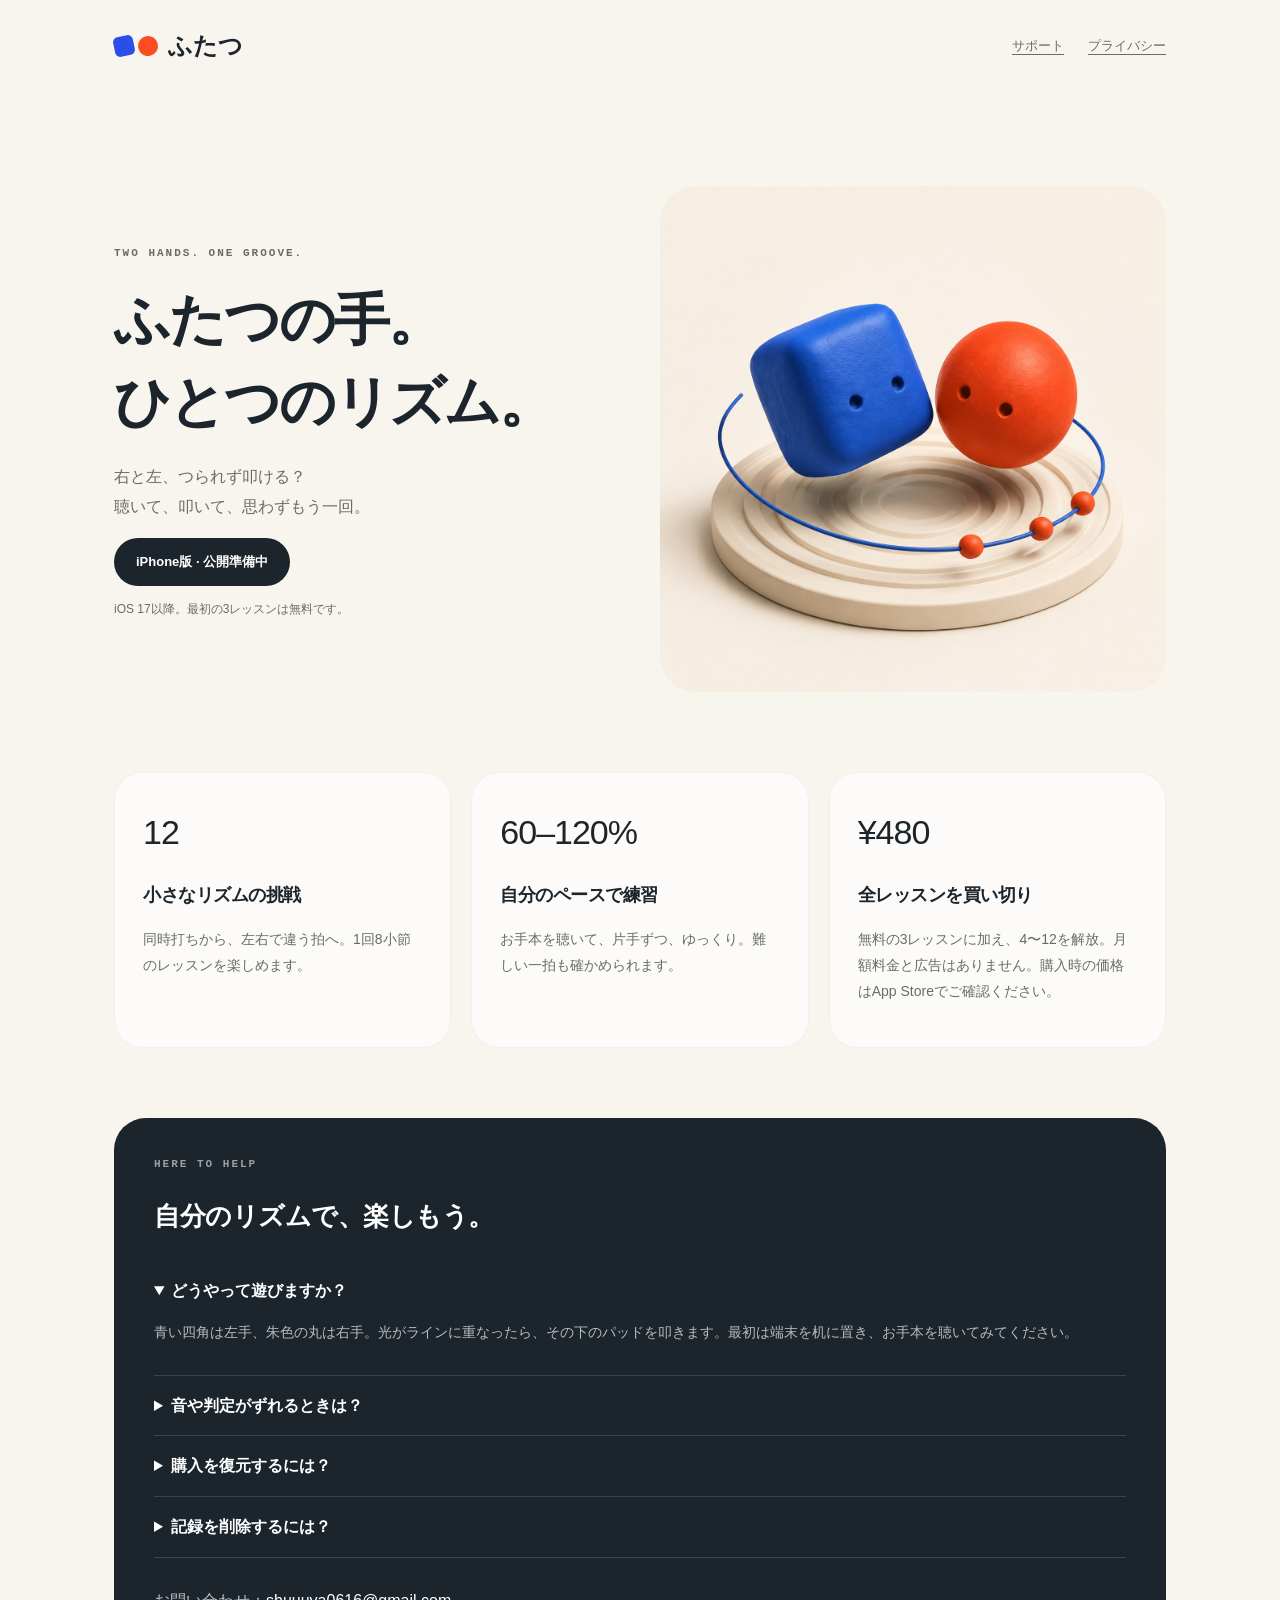
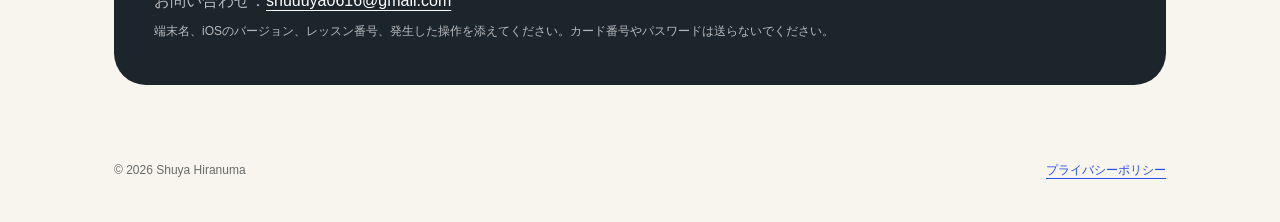
==== index.html @ 52ebced8 "Add Futatsu support site and privacy policy" ====
<!doctype html><html lang="ja"><head><meta charset="utf-8"><meta name="viewport" content="width=device-width,initial-scale=1"><title>ふたつ — 両手リズムゲーム</title><meta name="description" content="ふたつの手で、ひとつのリズム。左右のパッドを叩くiPhone向けリズムゲーム。サポートとプライバシーのご案内。"><link rel="stylesheet" href="./style.css"></head><body>
<header><a class="brand" href="./"><span class="marks" aria-hidden="true"><i></i><i></i></span>ふたつ</a><nav><a href="#support">サポート</a><a href="./privacy.html">プライバシー</a></nav></header>
<main><section class="hero"><div><div class="eyebrow">TWO HANDS. ONE GROOVE.</div><h1>ふたつの手。<br>ひとつのリズム。</h1><p>右と左、つられず叩ける？<br>聴いて、叩いて、思わずもう一回。</p><span class="pill">iPhone版 · 公開準備中</span><p class="fine">iOS 17以降。最初の3レッスンは無料です。</p></div><img src="./assets/hero.png" alt="青い四角と朱色の丸がリズムを重ねる、ふたつのキービジュアル"></section>
<section class="facts" aria-label="ゲームの特徴"><article class="card"><b>12</b><h2>小さなリズムの挑戦</h2><p>同時打ちから、左右で違う拍へ。1回8小節のレッスンを楽しめます。</p></article><article class="card"><b>60–120%</b><h2>自分のペースで練習</h2><p>お手本を聴いて、片手ずつ、ゆっくり。難しい一拍も確かめられます。</p></article><article class="card"><b>¥480</b><h2>全レッスンを買い切り</h2><p>無料の3レッスンに加え、4〜12を解放。月額料金と広告はありません。購入時の価格はApp Storeでご確認ください。</p></article></section>
<section class="support" id="support"><div class="eyebrow" style="color:#ffffff90">HERE TO HELP</div><h2>自分のリズムで、楽しもう。</h2><details open><summary>どうやって遊びますか？</summary><p>青い四角は左手、朱色の丸は右手。光がラインに重なったら、その下のパッドを叩きます。最初は端末を机に置き、お手本を聴いてみてください。</p></details><details><summary>音や判定がずれるときは？</summary><p>まず内蔵スピーカーでお試しください。設定の「判定タイミング」で調整できます。合っているのに「遅い」と出るときは＋方向、「早い」と出るときは−方向に調整します。Bluetoothでは音の遅れが変わる場合があります。</p></details><details><summary>購入を復元するには？</summary><p>購入時と同じApple Accountを使い、設定または解放画面の「購入を復元」を選んでください。購入・復元には通信が必要です。購入後のプレイにアプリ独自のアカウントは不要です。</p></details><details><summary>記録を削除するには？</summary><p>設定の「プレイ記録をリセット」でベストスコアとクリア記録を削除できます。購入履歴は削除されません。</p></details><p class="contact">お問い合わせ：<a href="mailto:shuuuya0616@gmail.com">shuuuya0616@gmail.com</a><br><span class="fine">端末名、iOSのバージョン、レッスン番号、発生した操作を添えてください。カード番号やパスワードは送らないでください。</span></p></section></main>
<footer><span>© 2026 Shuya Hiranuma</span><a href="./privacy.html">プライバシーポリシー</a></footer></body></html>
---- style.css ----
:root{--paper:#f8f5ef;--ink:#1c252c;--muted:#686c69;--blue:#294ee9;--orange:#fc4c21}*{box-sizing:border-box}body{margin:0;background:var(--paper);color:var(--ink);font-family:-apple-system,BlinkMacSystemFont,"Hiragino Sans","Noto Sans JP",sans-serif;line-height:1.85}a{color:var(--blue);text-underline-offset:4px}header,main,footer{max-width:1100px;margin:auto;padding:24px}header{display:flex;justify-content:space-between;align-items:center}.brand{font-weight:900;font-size:24px;color:var(--ink);text-decoration:none;display:flex;align-items:center;gap:10px}.marks{display:flex;gap:4px}.marks i{width:20px;height:20px;background:var(--blue);border-radius:5px;transform:rotate(-12deg)}.marks i+i{background:var(--orange);border-radius:50%}header nav{display:flex;gap:24px;font-size:13px}header nav a{color:var(--muted)}.hero{display:grid;grid-template-columns:1fr 1fr;gap:40px;align-items:center;padding:70px 0}.eyebrow{font:700 11px ui-monospace,monospace;letter-spacing:2px;color:var(--muted)}h1{font-size:clamp(32px,4.4vw,58px);letter-spacing:-2px;line-height:1.45;margin:20px 0}h2{font-size:26px;letter-spacing:-.5px}p{color:var(--muted)}.hero img{width:100%;border-radius:36px;display:block}.pill{display:inline-block;padding:12px 22px;border-radius:50px;background:var(--ink);color:white;font-size:13px;font-weight:700}.facts{display:grid;grid-template-columns:repeat(3,1fr);gap:20px;padding:10px 0 70px}.card{background:#fff9;border:1px solid #1c252c0c;border-radius:28px;padding:28px}.card b{font-size:34px;letter-spacing:-1px;font-weight:500}.card h2{font-size:18px}.card p{font-size:14px}.support{background:var(--ink);color:#fff;padding:40px;border-radius:32px;scroll-margin-top:30px}.support p{color:#ffffffb0}.support a{color:#fff}details{border-bottom:1px solid #ffffff25;padding:15px 0}summary{cursor:pointer;font-weight:600}details p{font-size:14px}.contact{margin:28px 0 0}footer{font-size:12px;color:var(--muted);display:flex;justify-content:space-between;padding-top:50px;padding-bottom:40px}.policy{max-width:780px;margin:30px auto 70px}.policy h1{font-size:36px}.policy h2{font-size:21px;margin-top:40px}.policy p,.policy li{font-size:15px}.fine{font-size:12px}@media(max-width:680px){header,main,footer{padding:20px}header nav{gap:12px;font-size:11px}.hero{grid-template-columns:1fr;padding:35px 0;gap:30px}.hero img{max-height:420px;object-fit:cover}.facts{grid-template-columns:1fr;gap:12px;padding-bottom:35px}.card{padding:24px}.support{padding:26px}.policy h1{font-size:28px;letter-spacing:-1px}footer{display:block}footer a{display:inline-block;margin-top:12px}}
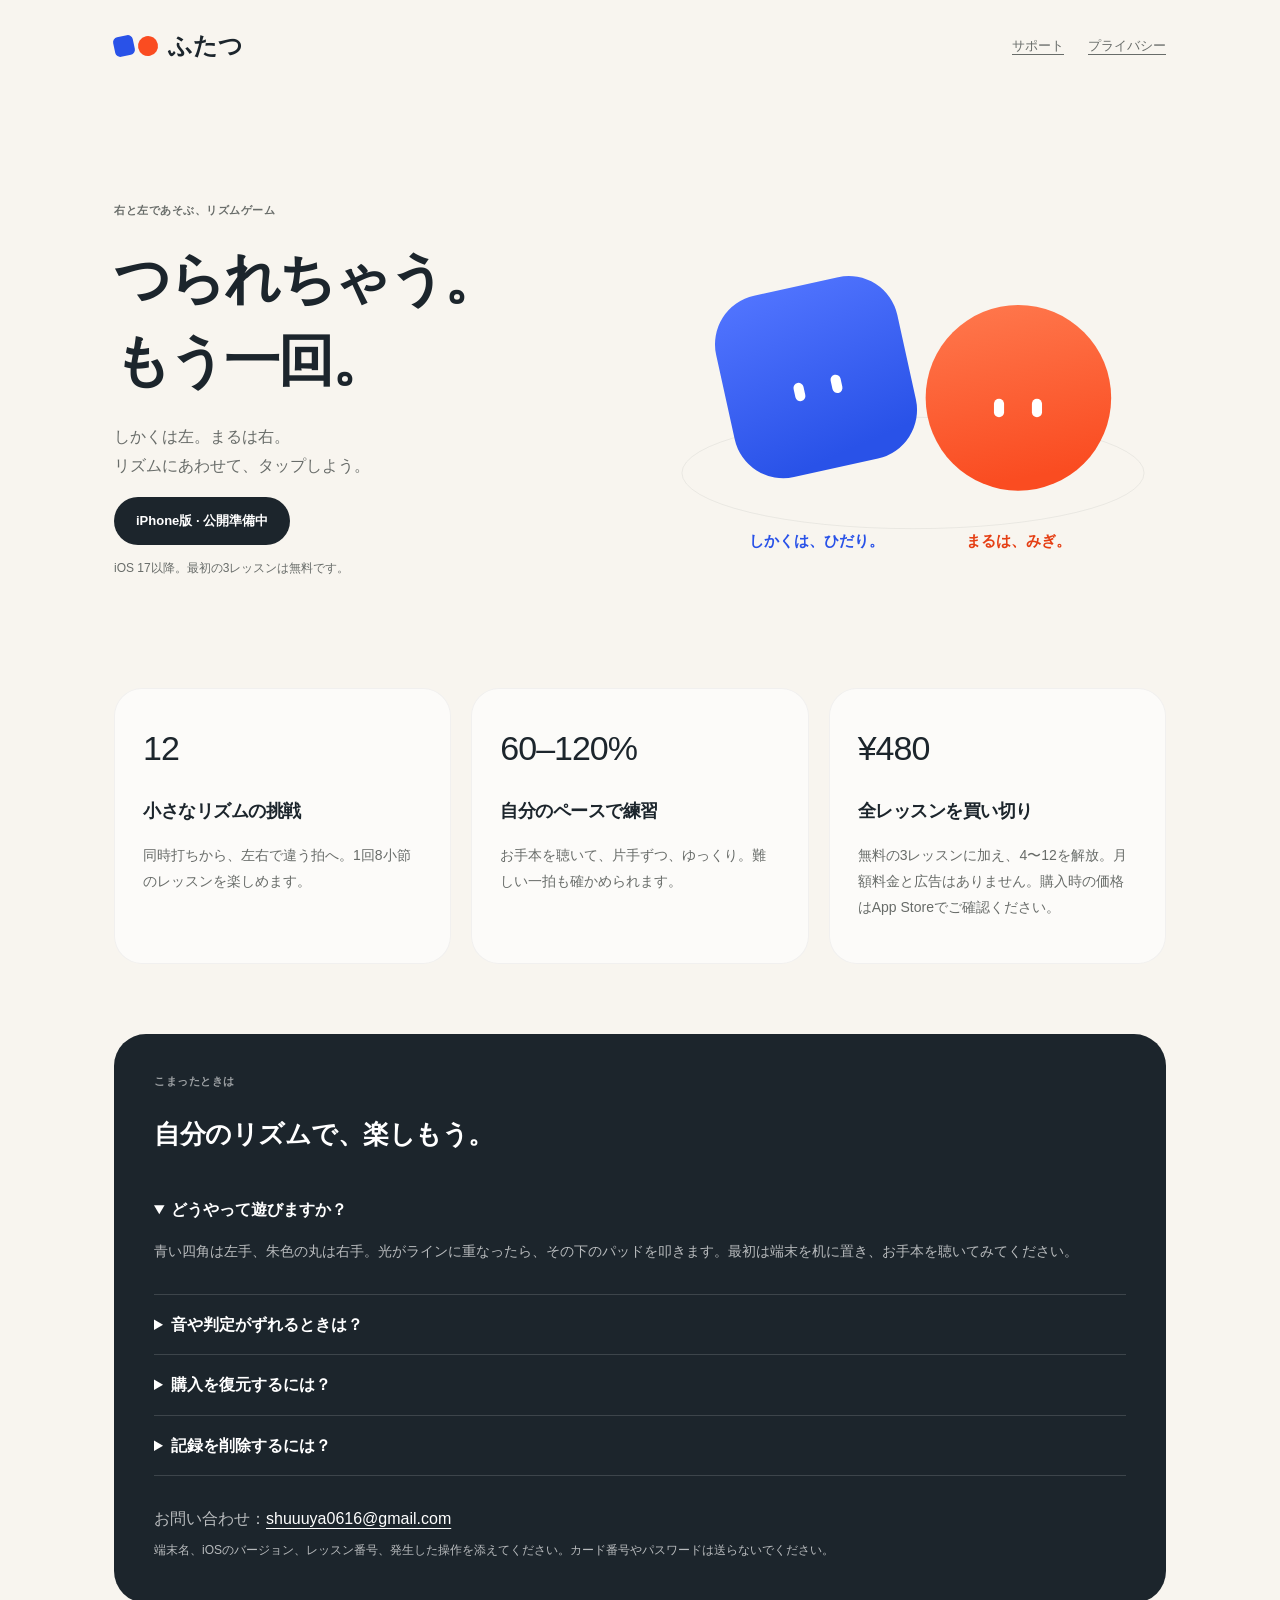
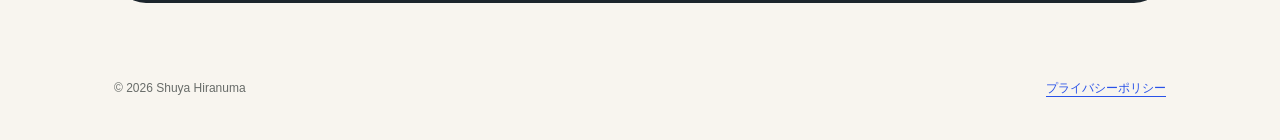
==== commit 55268040: "Refine Futatsu brand and describe result image sharing" ====
--- a/index.html
+++ b/index.html
@@ -1,6 +1,6 @@
-<!doctype html><html lang="ja"><head><meta charset="utf-8"><meta name="viewport" content="width=device-width,initial-scale=1"><title>ふたつ — 両手リズムゲーム</title><meta name="description" content="ふたつの手で、ひとつのリズム。左右のパッドを叩くiPhone向けリズムゲーム。サポートとプライバシーのご案内。"><link rel="stylesheet" href="./style.css"></head><body>
+<!doctype html><html lang="ja"><head><meta charset="utf-8"><meta name="viewport" content="width=device-width,initial-scale=1"><title>ふたつ — 両手リズムゲーム</title><meta name="description" content="ふたつの手で、ひとつのリズム。左右のパッドを叩くiPhone向けリズムゲーム。サポートとプライバシーのご案内。"><link rel="stylesheet" href="./style.css"><meta name="theme-color" content="#f8f5ef"><meta property="og:title" content="つられちゃう。もう一回。 — ふたつ"><meta property="og:description" content="右と左であそぶ、リズムゲーム。最初の3レッスンは無料。"><meta property="og:image" content="https://hiranuma-shuya.github.io/futatsu-site/assets/icon.png"></head><body>
 <header><a class="brand" href="./"><span class="marks" aria-hidden="true"><i></i><i></i></span>ふたつ</a><nav><a href="#support">サポート</a><a href="./privacy.html">プライバシー</a></nav></header>
-<main><section class="hero"><div><div class="eyebrow">TWO HANDS. ONE GROOVE.</div><h1>ふたつの手。<br>ひとつのリズム。</h1><p>右と左、つられず叩ける？<br>聴いて、叩いて、思わずもう一回。</p><span class="pill">iPhone版 · 公開準備中</span><p class="fine">iOS 17以降。最初の3レッスンは無料です。</p></div><img src="./assets/hero.png" alt="青い四角と朱色の丸がリズムを重ねる、ふたつのキービジュアル"></section>
+<main><section class="hero"><div><div class="eyebrow">右と左であそぶ、リズムゲーム</div><h1>つられちゃう。<br>もう一回。</h1><p>しかくは左。まるは右。<br>リズムにあわせて、タップしよう。</p><span class="pill">iPhone版 · 公開準備中</span><p class="fine">iOS 17以降。最初の3レッスンは無料です。</p></div><img src="./assets/duet.svg" alt="ひだりのしかくと、みぎのまる。異なるリズムで弾むふたつのキャラクター"></section>
 <section class="facts" aria-label="ゲームの特徴"><article class="card"><b>12</b><h2>小さなリズムの挑戦</h2><p>同時打ちから、左右で違う拍へ。1回8小節のレッスンを楽しめます。</p></article><article class="card"><b>60–120%</b><h2>自分のペースで練習</h2><p>お手本を聴いて、片手ずつ、ゆっくり。難しい一拍も確かめられます。</p></article><article class="card"><b>¥480</b><h2>全レッスンを買い切り</h2><p>無料の3レッスンに加え、4〜12を解放。月額料金と広告はありません。購入時の価格はApp Storeでご確認ください。</p></article></section>
-<section class="support" id="support"><div class="eyebrow" style="color:#ffffff90">HERE TO HELP</div><h2>自分のリズムで、楽しもう。</h2><details open><summary>どうやって遊びますか？</summary><p>青い四角は左手、朱色の丸は右手。光がラインに重なったら、その下のパッドを叩きます。最初は端末を机に置き、お手本を聴いてみてください。</p></details><details><summary>音や判定がずれるときは？</summary><p>まず内蔵スピーカーでお試しください。設定の「判定タイミング」で調整できます。合っているのに「遅い」と出るときは＋方向、「早い」と出るときは−方向に調整します。Bluetoothでは音の遅れが変わる場合があります。</p></details><details><summary>購入を復元するには？</summary><p>購入時と同じApple Accountを使い、設定または解放画面の「購入を復元」を選んでください。購入・復元には通信が必要です。購入後のプレイにアプリ独自のアカウントは不要です。</p></details><details><summary>記録を削除するには？</summary><p>設定の「プレイ記録をリセット」でベストスコアとクリア記録を削除できます。購入履歴は削除されません。</p></details><p class="contact">お問い合わせ：<a href="mailto:shuuuya0616@gmail.com">shuuuya0616@gmail.com</a><br><span class="fine">端末名、iOSのバージョン、レッスン番号、発生した操作を添えてください。カード番号やパスワードは送らないでください。</span></p></section></main>
+<section class="support" id="support"><div class="eyebrow" style="color:#ffffff90">こまったときは</div><h2>自分のリズムで、楽しもう。</h2><details open><summary>どうやって遊びますか？</summary><p>青い四角は左手、朱色の丸は右手。光がラインに重なったら、その下のパッドを叩きます。最初は端末を机に置き、お手本を聴いてみてください。</p></details><details><summary>音や判定がずれるときは？</summary><p>まず内蔵スピーカーでお試しください。設定の「判定タイミング」で調整できます。合っているのに「遅い」と出るときは＋方向、「早い」と出るときは−方向に調整します。Bluetoothでは音の遅れが変わる場合があります。</p></details><details><summary>購入を復元するには？</summary><p>購入時と同じApple Accountを使い、設定または解放画面の「購入を復元」を選んでください。購入・復元には通信が必要です。購入後のプレイにアプリ独自のアカウントは不要です。</p></details><details><summary>記録を削除するには？</summary><p>設定の「プレイ記録をリセット」でベストスコアとクリア記録を削除できます。購入履歴は削除されません。</p></details><p class="contact">お問い合わせ：<a href="mailto:shuuuya0616@gmail.com">shuuuya0616@gmail.com</a><br><span class="fine">端末名、iOSのバージョン、レッスン番号、発生した操作を添えてください。カード番号やパスワードは送らないでください。</span></p></section></main>
 <footer><span>© 2026 Shuya Hiranuma</span><a href="./privacy.html">プライバシーポリシー</a></footer></body></html>
--- a/style.css
+++ b/style.css
@@ -1 +1 @@
-:root{--paper:#f8f5ef;--ink:#1c252c;--muted:#686c69;--blue:#294ee9;--orange:#fc4c21}*{box-sizing:border-box}body{margin:0;background:var(--paper);color:var(--ink);font-family:-apple-system,BlinkMacSystemFont,"Hiragino Sans","Noto Sans JP",sans-serif;line-height:1.85}a{color:var(--blue);text-underline-offset:4px}header,main,footer{max-width:1100px;margin:auto;padding:24px}header{display:flex;justify-content:space-between;align-items:center}.brand{font-weight:900;font-size:24px;color:var(--ink);text-decoration:none;display:flex;align-items:center;gap:10px}.marks{display:flex;gap:4px}.marks i{width:20px;height:20px;background:var(--blue);border-radius:5px;transform:rotate(-12deg)}.marks i+i{background:var(--orange);border-radius:50%}header nav{display:flex;gap:24px;font-size:13px}header nav a{color:var(--muted)}.hero{display:grid;grid-template-columns:1fr 1fr;gap:40px;align-items:center;padding:70px 0}.eyebrow{font:700 11px ui-monospace,monospace;letter-spacing:2px;color:var(--muted)}h1{font-size:clamp(32px,4.4vw,58px);letter-spacing:-2px;line-height:1.45;margin:20px 0}h2{font-size:26px;letter-spacing:-.5px}p{color:var(--muted)}.hero img{width:100%;border-radius:36px;display:block}.pill{display:inline-block;padding:12px 22px;border-radius:50px;background:var(--ink);color:white;font-size:13px;font-weight:700}.facts{display:grid;grid-template-columns:repeat(3,1fr);gap:20px;padding:10px 0 70px}.card{background:#fff9;border:1px solid #1c252c0c;border-radius:28px;padding:28px}.card b{font-size:34px;letter-spacing:-1px;font-weight:500}.card h2{font-size:18px}.card p{font-size:14px}.support{background:var(--ink);color:#fff;padding:40px;border-radius:32px;scroll-margin-top:30px}.support p{color:#ffffffb0}.support a{color:#fff}details{border-bottom:1px solid #ffffff25;padding:15px 0}summary{cursor:pointer;font-weight:600}details p{font-size:14px}.contact{margin:28px 0 0}footer{font-size:12px;color:var(--muted);display:flex;justify-content:space-between;padding-top:50px;padding-bottom:40px}.policy{max-width:780px;margin:30px auto 70px}.policy h1{font-size:36px}.policy h2{font-size:21px;margin-top:40px}.policy p,.policy li{font-size:15px}.fine{font-size:12px}@media(max-width:680px){header,main,footer{padding:20px}header nav{gap:12px;font-size:11px}.hero{grid-template-columns:1fr;padding:35px 0;gap:30px}.hero img{max-height:420px;object-fit:cover}.facts{grid-template-columns:1fr;gap:12px;padding-bottom:35px}.card{padding:24px}.support{padding:26px}.policy h1{font-size:28px;letter-spacing:-1px}footer{display:block}footer a{display:inline-block;margin-top:12px}}
+:root{--paper:#f8f5ef;--ink:#1c252c;--muted:#686c69;--blue:#2952e8;--orange:#fa4c21}*{box-sizing:border-box}body{margin:0;background:var(--paper);color:var(--ink);font-family:-apple-system,BlinkMacSystemFont,"Hiragino Sans","Noto Sans JP",sans-serif;line-height:1.85}a{color:var(--blue);text-underline-offset:4px}header,main,footer{max-width:1100px;margin:auto;padding:24px}header{display:flex;justify-content:space-between;align-items:center}.brand{font-weight:900;font-size:24px;color:var(--ink);text-decoration:none;display:flex;align-items:center;gap:10px}.marks{display:flex;gap:4px}.marks i{width:20px;height:20px;background:var(--blue);border-radius:5px;transform:rotate(-12deg)}.marks i+i{background:var(--orange);border-radius:50%}header nav{display:flex;gap:24px;font-size:13px}header nav a{color:var(--muted)}.hero{display:grid;grid-template-columns:1fr 1fr;gap:40px;align-items:center;padding:70px 0}.eyebrow{font:700 11px ui-monospace,monospace;letter-spacing:.5px;color:var(--muted)}h1{font-size:clamp(32px,4.4vw,58px);letter-spacing:-2px;line-height:1.45;margin:20px 0}h2{font-size:26px;letter-spacing:-.5px}p{color:var(--muted)}.hero img{width:100%;display:block}.pill{display:inline-block;padding:12px 22px;border-radius:50px;background:var(--ink);color:white;font-size:13px;font-weight:700}.facts{display:grid;grid-template-columns:repeat(3,1fr);gap:20px;padding:10px 0 70px}.card{background:#fff9;border:1px solid #1c252c0c;border-radius:28px;padding:28px}.card b{font-size:34px;letter-spacing:-1px;font-weight:500}.card h2{font-size:18px}.card p{font-size:14px}.support{background:var(--ink);color:#fff;padding:40px;border-radius:32px;scroll-margin-top:30px}.support p{color:#ffffffb0}.support a{color:#fff}details{border-bottom:1px solid #ffffff25;padding:15px 0}summary{cursor:pointer;font-weight:600}details p{font-size:14px}.contact{margin:28px 0 0}footer{font-size:12px;color:var(--muted);display:flex;justify-content:space-between;padding-top:50px;padding-bottom:40px}.policy{max-width:780px;margin:30px auto 70px}.policy h1{font-size:36px}.policy h2{font-size:21px;margin-top:40px}.policy p,.policy li{font-size:15px}.fine{font-size:12px}@media(max-width:680px){header,main,footer{padding:20px}header nav{gap:12px;font-size:11px}.hero{grid-template-columns:1fr;padding:35px 0;gap:30px}.hero img{max-height:420px;object-fit:cover}.facts{grid-template-columns:1fr;gap:12px;padding-bottom:35px}.card{padding:24px}.support{padding:26px}.policy h1{font-size:28px;letter-spacing:-1px}footer{display:block}footer a{display:inline-block;margin-top:12px}}
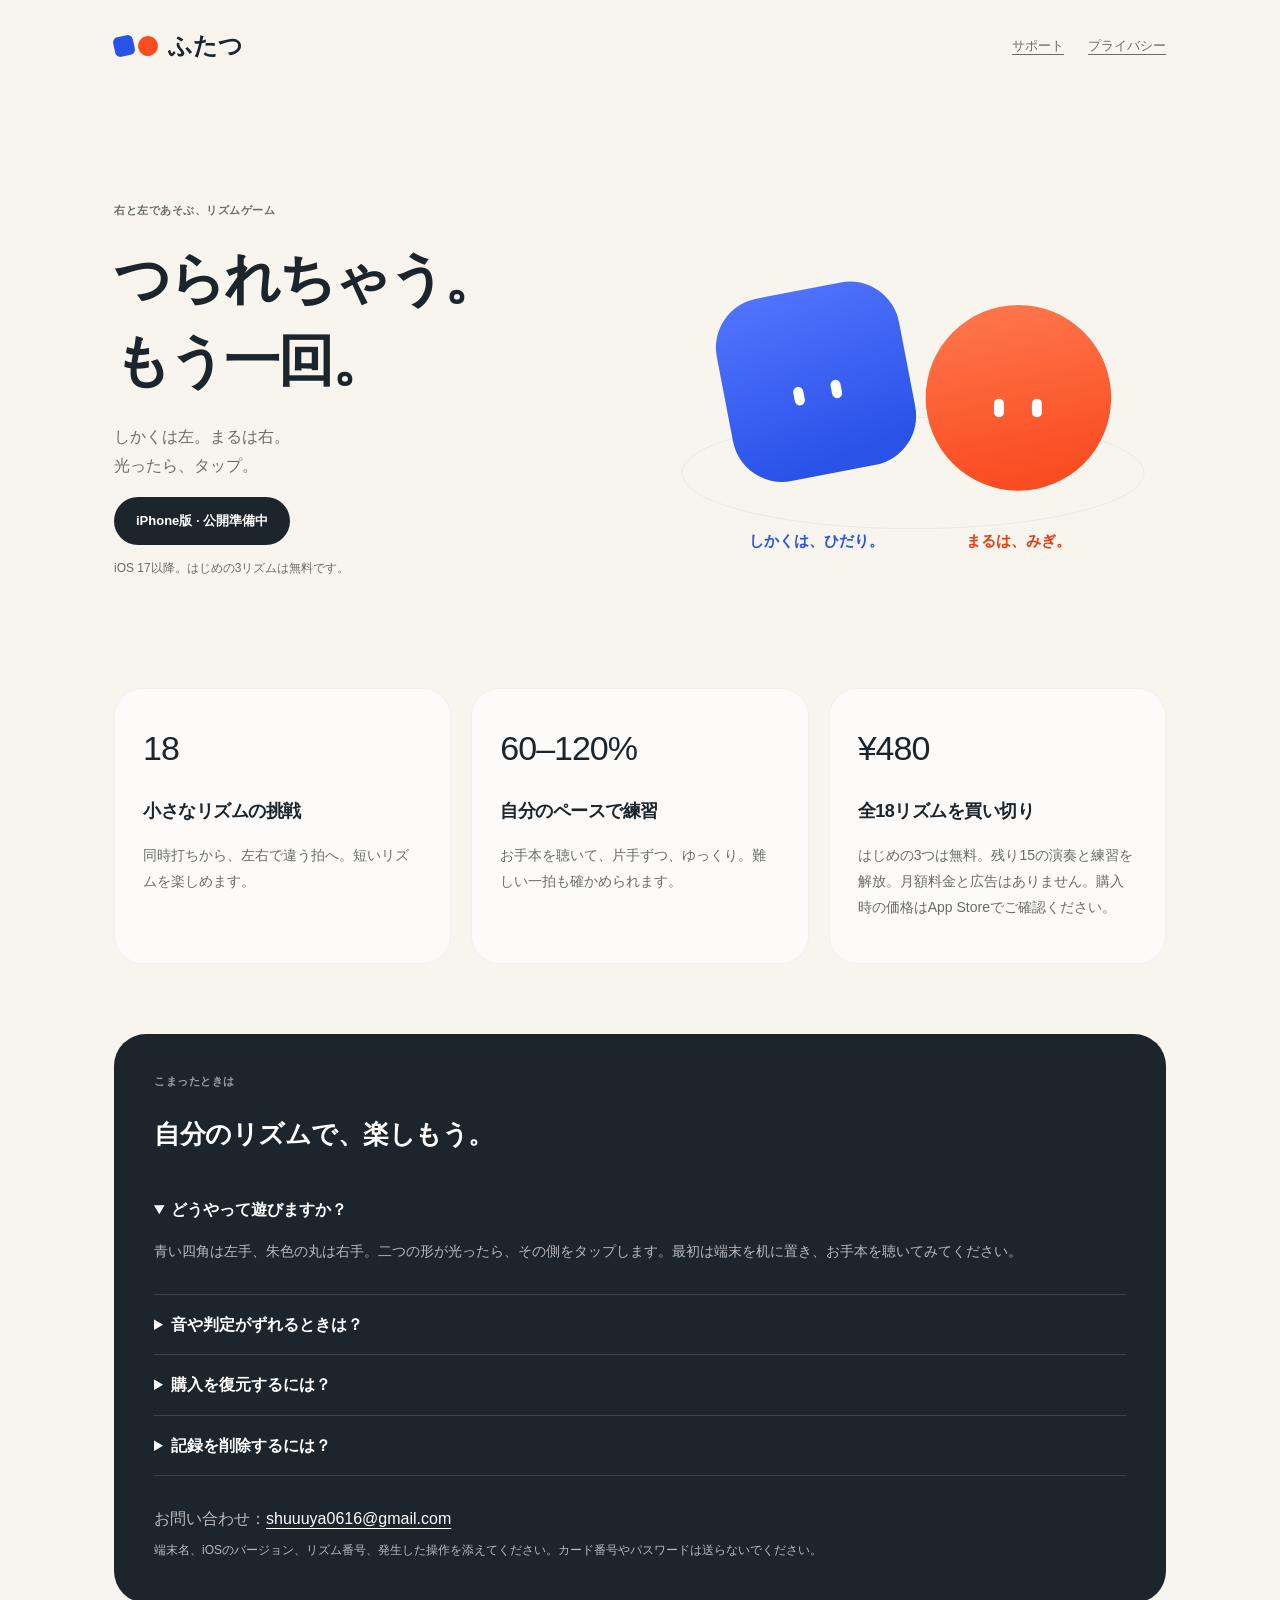
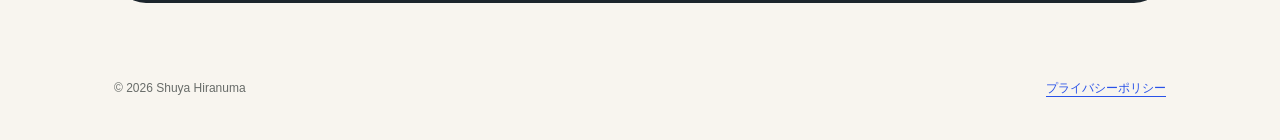
==== commit 3c2ca441: "Align support copy with 18 rhythms and fixed light cues" ====
--- a/index.html
+++ b/index.html
@@ -1,6 +1,6 @@
-<!doctype html><html lang="ja"><head><meta charset="utf-8"><meta name="viewport" content="width=device-width,initial-scale=1"><title>ふたつ — 両手リズムゲーム</title><meta name="description" content="ふたつの手で、ひとつのリズム。左右のパッドを叩くiPhone向けリズムゲーム。サポートとプライバシーのご案内。"><link rel="stylesheet" href="./style.css"><meta name="theme-color" content="#f8f5ef"><meta property="og:title" content="つられちゃう。もう一回。 — ふたつ"><meta property="og:description" content="右と左であそぶ、リズムゲーム。最初の3レッスンは無料。"><meta property="og:image" content="https://hiranuma-shuya.github.io/futatsu-site/assets/icon.png"></head><body>
+<!doctype html><html lang="ja"><head><meta charset="utf-8"><meta name="viewport" content="width=device-width,initial-scale=1"><title>ふたつ — 両手リズムゲーム</title><meta name="description" content="ふたつの手で、ひとつのリズム。左右のパッドを叩くiPhone向けリズムゲーム。サポートとプライバシーのご案内。"><link rel="stylesheet" href="./style.css"><meta name="theme-color" content="#f8f5ef"><meta property="og:title" content="つられちゃう。もう一回。 — ふたつ"><meta property="og:description" content="右と左であそぶ、リズムゲーム。はじめの3リズムは無料。"><meta property="og:image" content="https://hiranuma-shuya.github.io/futatsu-site/assets/icon.png"></head><body>
 <header><a class="brand" href="./"><span class="marks" aria-hidden="true"><i></i><i></i></span>ふたつ</a><nav><a href="#support">サポート</a><a href="./privacy.html">プライバシー</a></nav></header>
-<main><section class="hero"><div><div class="eyebrow">右と左であそぶ、リズムゲーム</div><h1>つられちゃう。<br>もう一回。</h1><p>しかくは左。まるは右。<br>リズムにあわせて、タップしよう。</p><span class="pill">iPhone版 · 公開準備中</span><p class="fine">iOS 17以降。最初の3レッスンは無料です。</p></div><img src="./assets/duet.svg" alt="ひだりのしかくと、みぎのまる。異なるリズムで弾むふたつのキャラクター"></section>
-<section class="facts" aria-label="ゲームの特徴"><article class="card"><b>12</b><h2>小さなリズムの挑戦</h2><p>同時打ちから、左右で違う拍へ。1回8小節のレッスンを楽しめます。</p></article><article class="card"><b>60–120%</b><h2>自分のペースで練習</h2><p>お手本を聴いて、片手ずつ、ゆっくり。難しい一拍も確かめられます。</p></article><article class="card"><b>¥480</b><h2>全レッスンを買い切り</h2><p>無料の3レッスンに加え、4〜12を解放。月額料金と広告はありません。購入時の価格はApp Storeでご確認ください。</p></article></section>
-<section class="support" id="support"><div class="eyebrow" style="color:#ffffff90">こまったときは</div><h2>自分のリズムで、楽しもう。</h2><details open><summary>どうやって遊びますか？</summary><p>青い四角は左手、朱色の丸は右手。光がラインに重なったら、その下のパッドを叩きます。最初は端末を机に置き、お手本を聴いてみてください。</p></details><details><summary>音や判定がずれるときは？</summary><p>まず内蔵スピーカーでお試しください。設定の「判定タイミング」で調整できます。合っているのに「遅い」と出るときは＋方向、「早い」と出るときは−方向に調整します。Bluetoothでは音の遅れが変わる場合があります。</p></details><details><summary>購入を復元するには？</summary><p>購入時と同じApple Accountを使い、設定または解放画面の「購入を復元」を選んでください。購入・復元には通信が必要です。購入後のプレイにアプリ独自のアカウントは不要です。</p></details><details><summary>記録を削除するには？</summary><p>設定の「プレイ記録をリセット」でベストスコアとクリア記録を削除できます。購入履歴は削除されません。</p></details><p class="contact">お問い合わせ：<a href="mailto:shuuuya0616@gmail.com">shuuuya0616@gmail.com</a><br><span class="fine">端末名、iOSのバージョン、レッスン番号、発生した操作を添えてください。カード番号やパスワードは送らないでください。</span></p></section></main>
+<main><section class="hero"><div><div class="eyebrow">右と左であそぶ、リズムゲーム</div><h1>つられちゃう。<br>もう一回。</h1><p>しかくは左。まるは右。<br>光ったら、タップ。</p><span class="pill">iPhone版 · 公開準備中</span><p class="fine">iOS 17以降。はじめの3リズムは無料です。</p></div><img src="./assets/duet.svg" alt="ひだりのしかくと、みぎのまる。異なるリズムで弾むふたつのキャラクター"></section>
+<section class="facts" aria-label="ゲームの特徴"><article class="card"><b>18</b><h2>小さなリズムの挑戦</h2><p>同時打ちから、左右で違う拍へ。短いリズムを楽しめます。</p></article><article class="card"><b>60–120%</b><h2>自分のペースで練習</h2><p>お手本を聴いて、片手ずつ、ゆっくり。難しい一拍も確かめられます。</p></article><article class="card"><b>¥480</b><h2>全18リズムを買い切り</h2><p>はじめの3つは無料。残り15の演奏と練習を解放。月額料金と広告はありません。購入時の価格はApp Storeでご確認ください。</p></article></section>
+<section class="support" id="support"><div class="eyebrow" style="color:#ffffff90">こまったときは</div><h2>自分のリズムで、楽しもう。</h2><details open><summary>どうやって遊びますか？</summary><p>青い四角は左手、朱色の丸は右手。二つの形が光ったら、その側をタップします。最初は端末を机に置き、お手本を聴いてみてください。</p></details><details><summary>音や判定がずれるときは？</summary><p>まず内蔵スピーカーでお試しください。設定の「判定タイミング」で調整できます。合っているのに「遅い」と出るときは＋方向、「早い」と出るときは−方向に調整します。Bluetoothでは音の遅れが変わる場合があります。</p></details><details><summary>購入を復元するには？</summary><p>購入時と同じApple Accountを使い、設定または解放画面の「購入を復元」を選んでください。購入・復元には通信が必要です。購入後のプレイにアプリ独自のアカウントは不要です。</p></details><details><summary>記録を削除するには？</summary><p>設定の「プレイ記録をリセット」でベストスコアとクリア記録を削除できます。購入履歴は削除されません。</p></details><p class="contact">お問い合わせ：<a href="mailto:shuuuya0616@gmail.com">shuuuya0616@gmail.com</a><br><span class="fine">端末名、iOSのバージョン、リズム番号、発生した操作を添えてください。カード番号やパスワードは送らないでください。</span></p></section></main>
 <footer><span>© 2026 Shuya Hiranuma</span><a href="./privacy.html">プライバシーポリシー</a></footer></body></html>
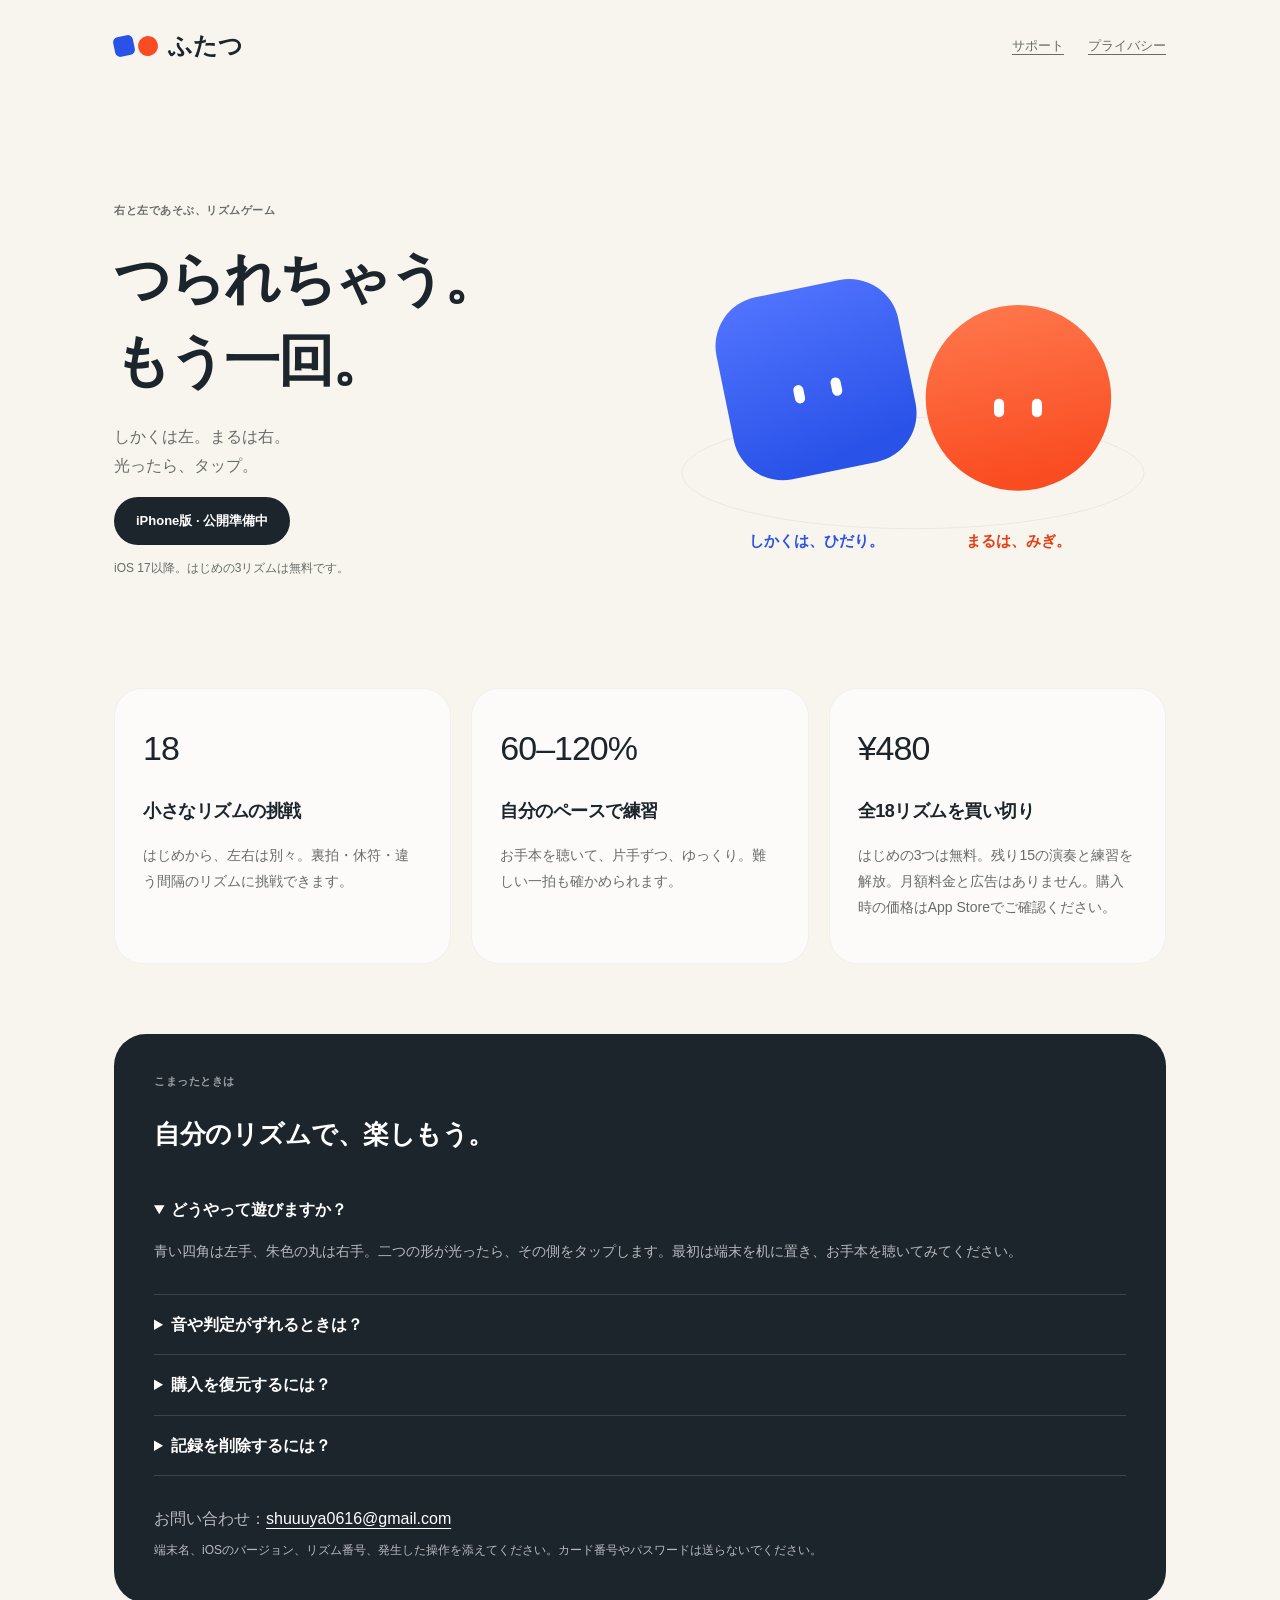
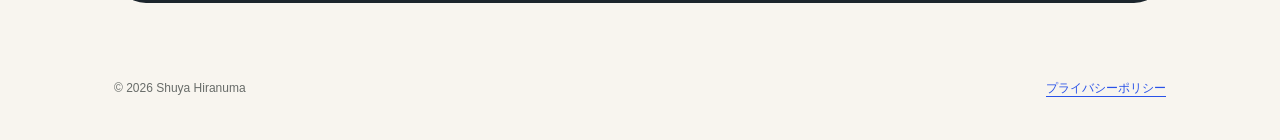
==== commit 20ad6a26: "Describe independent hands from the first rhythm" ====
--- a/index.html
+++ b/index.html
@@ -1,6 +1,6 @@
 <!doctype html><html lang="ja"><head><meta charset="utf-8"><meta name="viewport" content="width=device-width,initial-scale=1"><title>ふたつ — 両手リズムゲーム</title><meta name="description" content="ふたつの手で、ひとつのリズム。左右のパッドを叩くiPhone向けリズムゲーム。サポートとプライバシーのご案内。"><link rel="stylesheet" href="./style.css"><meta name="theme-color" content="#f8f5ef"><meta property="og:title" content="つられちゃう。もう一回。 — ふたつ"><meta property="og:description" content="右と左であそぶ、リズムゲーム。はじめの3リズムは無料。"><meta property="og:image" content="https://hiranuma-shuya.github.io/futatsu-site/assets/icon.png"></head><body>
 <header><a class="brand" href="./"><span class="marks" aria-hidden="true"><i></i><i></i></span>ふたつ</a><nav><a href="#support">サポート</a><a href="./privacy.html">プライバシー</a></nav></header>
 <main><section class="hero"><div><div class="eyebrow">右と左であそぶ、リズムゲーム</div><h1>つられちゃう。<br>もう一回。</h1><p>しかくは左。まるは右。<br>光ったら、タップ。</p><span class="pill">iPhone版 · 公開準備中</span><p class="fine">iOS 17以降。はじめの3リズムは無料です。</p></div><img src="./assets/duet.svg" alt="ひだりのしかくと、みぎのまる。異なるリズムで弾むふたつのキャラクター"></section>
-<section class="facts" aria-label="ゲームの特徴"><article class="card"><b>18</b><h2>小さなリズムの挑戦</h2><p>同時打ちから、左右で違う拍へ。短いリズムを楽しめます。</p></article><article class="card"><b>60–120%</b><h2>自分のペースで練習</h2><p>お手本を聴いて、片手ずつ、ゆっくり。難しい一拍も確かめられます。</p></article><article class="card"><b>¥480</b><h2>全18リズムを買い切り</h2><p>はじめの3つは無料。残り15の演奏と練習を解放。月額料金と広告はありません。購入時の価格はApp Storeでご確認ください。</p></article></section>
+<section class="facts" aria-label="ゲームの特徴"><article class="card"><b>18</b><h2>小さなリズムの挑戦</h2><p>はじめから、左右は別々。裏拍・休符・違う間隔のリズムに挑戦できます。</p></article><article class="card"><b>60–120%</b><h2>自分のペースで練習</h2><p>お手本を聴いて、片手ずつ、ゆっくり。難しい一拍も確かめられます。</p></article><article class="card"><b>¥480</b><h2>全18リズムを買い切り</h2><p>はじめの3つは無料。残り15の演奏と練習を解放。月額料金と広告はありません。購入時の価格はApp Storeでご確認ください。</p></article></section>
 <section class="support" id="support"><div class="eyebrow" style="color:#ffffff90">こまったときは</div><h2>自分のリズムで、楽しもう。</h2><details open><summary>どうやって遊びますか？</summary><p>青い四角は左手、朱色の丸は右手。二つの形が光ったら、その側をタップします。最初は端末を机に置き、お手本を聴いてみてください。</p></details><details><summary>音や判定がずれるときは？</summary><p>まず内蔵スピーカーでお試しください。設定の「判定タイミング」で調整できます。合っているのに「遅い」と出るときは＋方向、「早い」と出るときは−方向に調整します。Bluetoothでは音の遅れが変わる場合があります。</p></details><details><summary>購入を復元するには？</summary><p>購入時と同じApple Accountを使い、設定または解放画面の「購入を復元」を選んでください。購入・復元には通信が必要です。購入後のプレイにアプリ独自のアカウントは不要です。</p></details><details><summary>記録を削除するには？</summary><p>設定の「プレイ記録をリセット」でベストスコアとクリア記録を削除できます。購入履歴は削除されません。</p></details><p class="contact">お問い合わせ：<a href="mailto:shuuuya0616@gmail.com">shuuuya0616@gmail.com</a><br><span class="fine">端末名、iOSのバージョン、リズム番号、発生した操作を添えてください。カード番号やパスワードは送らないでください。</span></p></section></main>
 <footer><span>© 2026 Shuya Hiranuma</span><a href="./privacy.html">プライバシーポリシー</a></footer></body></html>
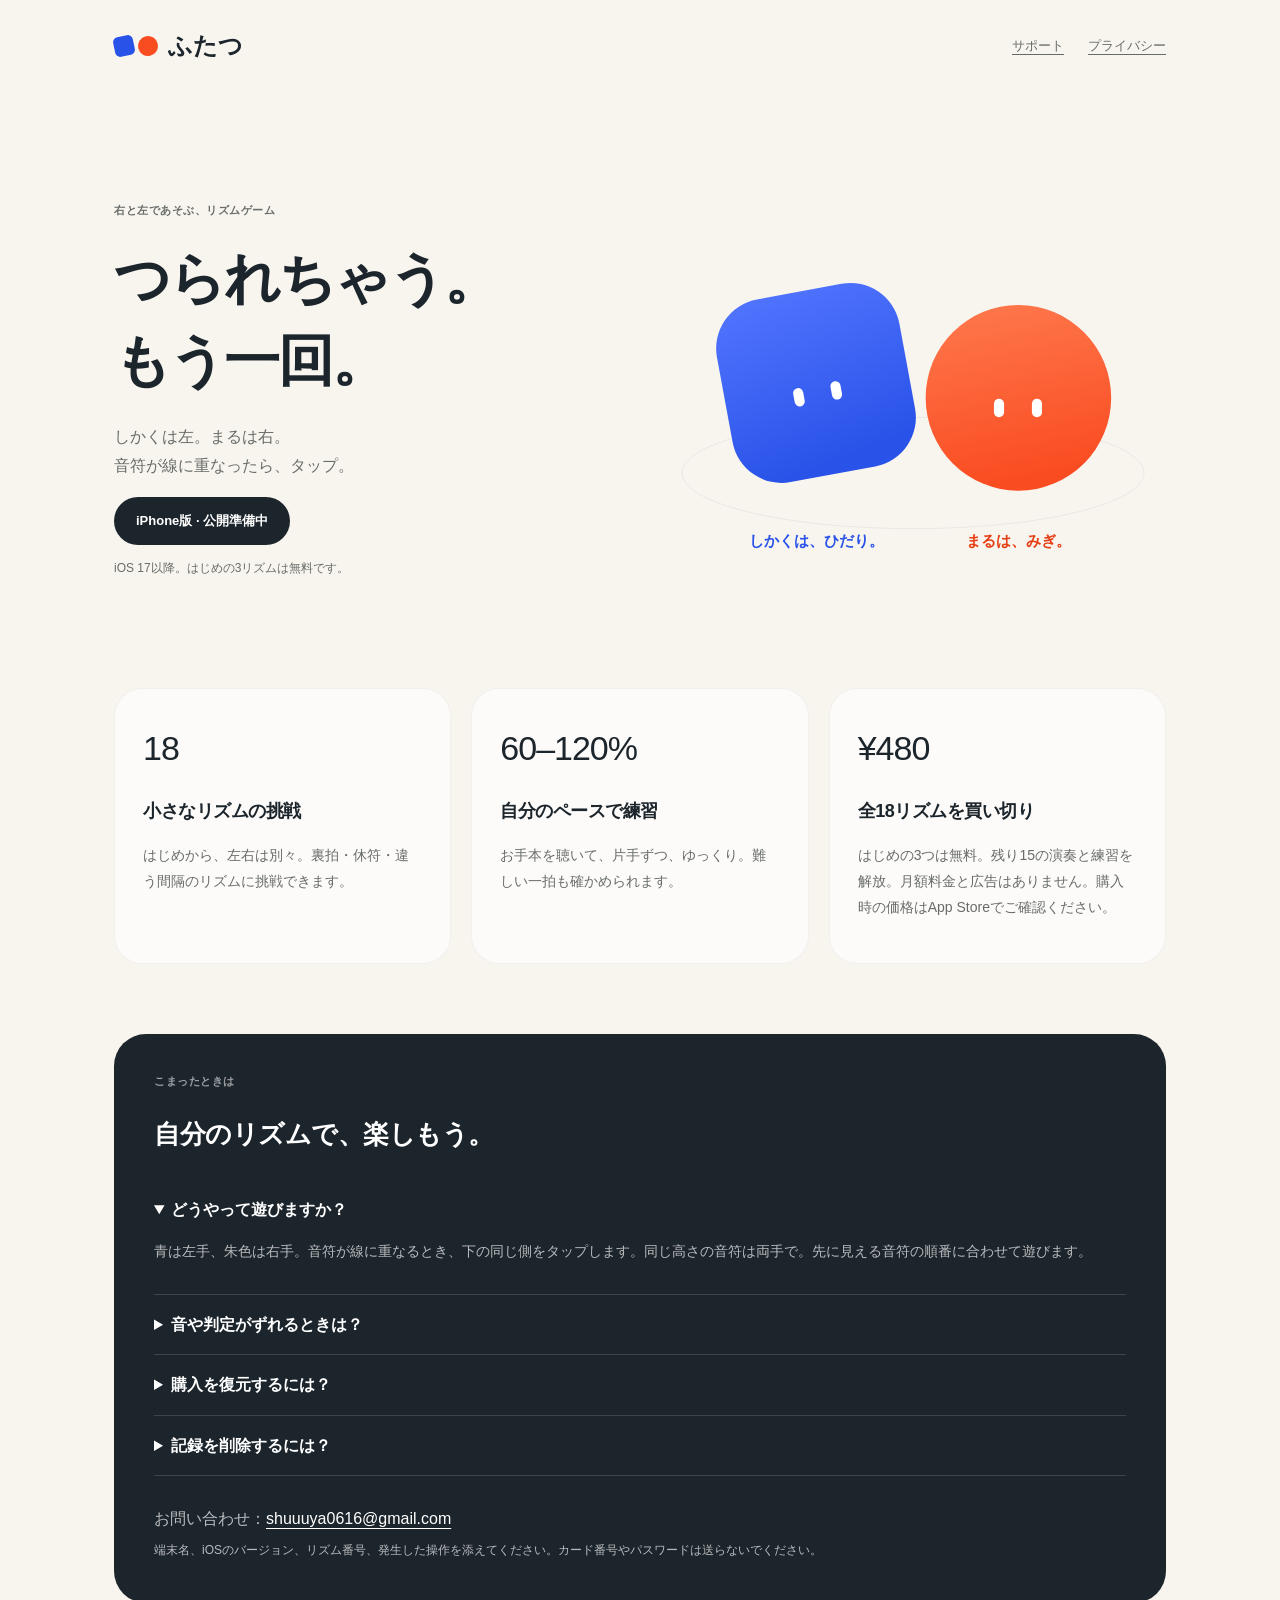
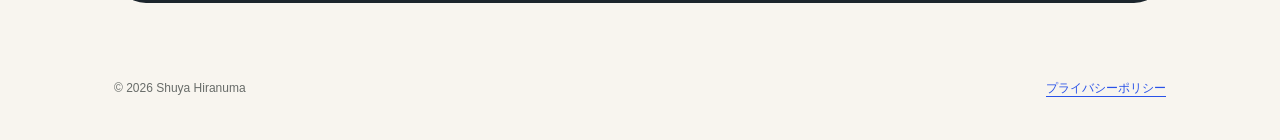
==== commit 74f952e2: "Explain upcoming notes and judgement lines" ====
--- a/index.html
+++ b/index.html
@@ -1,6 +1,6 @@
 <!doctype html><html lang="ja"><head><meta charset="utf-8"><meta name="viewport" content="width=device-width,initial-scale=1"><title>ふたつ — 両手リズムゲーム</title><meta name="description" content="ふたつの手で、ひとつのリズム。左右のパッドを叩くiPhone向けリズムゲーム。サポートとプライバシーのご案内。"><link rel="stylesheet" href="./style.css"><meta name="theme-color" content="#f8f5ef"><meta property="og:title" content="つられちゃう。もう一回。 — ふたつ"><meta property="og:description" content="右と左であそぶ、リズムゲーム。はじめの3リズムは無料。"><meta property="og:image" content="https://hiranuma-shuya.github.io/futatsu-site/assets/icon.png"></head><body>
 <header><a class="brand" href="./"><span class="marks" aria-hidden="true"><i></i><i></i></span>ふたつ</a><nav><a href="#support">サポート</a><a href="./privacy.html">プライバシー</a></nav></header>
-<main><section class="hero"><div><div class="eyebrow">右と左であそぶ、リズムゲーム</div><h1>つられちゃう。<br>もう一回。</h1><p>しかくは左。まるは右。<br>光ったら、タップ。</p><span class="pill">iPhone版 · 公開準備中</span><p class="fine">iOS 17以降。はじめの3リズムは無料です。</p></div><img src="./assets/duet.svg" alt="ひだりのしかくと、みぎのまる。異なるリズムで弾むふたつのキャラクター"></section>
+<main><section class="hero"><div><div class="eyebrow">右と左であそぶ、リズムゲーム</div><h1>つられちゃう。<br>もう一回。</h1><p>しかくは左。まるは右。<br>音符が線に重なったら、タップ。</p><span class="pill">iPhone版 · 公開準備中</span><p class="fine">iOS 17以降。はじめの3リズムは無料です。</p></div><img src="./assets/duet.svg" alt="ひだりのしかくと、みぎのまる。異なるリズムで弾むふたつのキャラクター"></section>
 <section class="facts" aria-label="ゲームの特徴"><article class="card"><b>18</b><h2>小さなリズムの挑戦</h2><p>はじめから、左右は別々。裏拍・休符・違う間隔のリズムに挑戦できます。</p></article><article class="card"><b>60–120%</b><h2>自分のペースで練習</h2><p>お手本を聴いて、片手ずつ、ゆっくり。難しい一拍も確かめられます。</p></article><article class="card"><b>¥480</b><h2>全18リズムを買い切り</h2><p>はじめの3つは無料。残り15の演奏と練習を解放。月額料金と広告はありません。購入時の価格はApp Storeでご確認ください。</p></article></section>
-<section class="support" id="support"><div class="eyebrow" style="color:#ffffff90">こまったときは</div><h2>自分のリズムで、楽しもう。</h2><details open><summary>どうやって遊びますか？</summary><p>青い四角は左手、朱色の丸は右手。二つの形が光ったら、その側をタップします。最初は端末を机に置き、お手本を聴いてみてください。</p></details><details><summary>音や判定がずれるときは？</summary><p>まず内蔵スピーカーでお試しください。設定の「判定タイミング」で調整できます。合っているのに「遅い」と出るときは＋方向、「早い」と出るときは−方向に調整します。Bluetoothでは音の遅れが変わる場合があります。</p></details><details><summary>購入を復元するには？</summary><p>購入時と同じApple Accountを使い、設定または解放画面の「購入を復元」を選んでください。購入・復元には通信が必要です。購入後のプレイにアプリ独自のアカウントは不要です。</p></details><details><summary>記録を削除するには？</summary><p>設定の「プレイ記録をリセット」でベストスコアとクリア記録を削除できます。購入履歴は削除されません。</p></details><p class="contact">お問い合わせ：<a href="mailto:shuuuya0616@gmail.com">shuuuya0616@gmail.com</a><br><span class="fine">端末名、iOSのバージョン、リズム番号、発生した操作を添えてください。カード番号やパスワードは送らないでください。</span></p></section></main>
+<section class="support" id="support"><div class="eyebrow" style="color:#ffffff90">こまったときは</div><h2>自分のリズムで、楽しもう。</h2><details open><summary>どうやって遊びますか？</summary><p>青は左手、朱色は右手。音符が線に重なるとき、下の同じ側をタップします。同じ高さの音符は両手で。先に見える音符の順番に合わせて遊びます。</p></details><details><summary>音や判定がずれるときは？</summary><p>まず内蔵スピーカーでお試しください。設定の「判定タイミング」で調整できます。音に合わせたタップが遅く判定される場合は＋方向、早く判定される場合は−方向へ少しずつ調整します。Bluetoothでは音の遅れが変わる場合があります。</p></details><details><summary>購入を復元するには？</summary><p>購入時と同じApple Accountを使い、設定または解放画面の「購入を復元」を選んでください。購入・復元には通信が必要です。購入後のプレイにアプリ独自のアカウントは不要です。</p></details><details><summary>記録を削除するには？</summary><p>設定の「プレイ記録をリセット」でベストスコアとクリア記録を削除できます。購入履歴は削除されません。</p></details><p class="contact">お問い合わせ：<a href="mailto:shuuuya0616@gmail.com">shuuuya0616@gmail.com</a><br><span class="fine">端末名、iOSのバージョン、リズム番号、発生した操作を添えてください。カード番号やパスワードは送らないでください。</span></p></section></main>
 <footer><span>© 2026 Shuya Hiranuma</span><a href="./privacy.html">プライバシーポリシー</a></footer></body></html>
